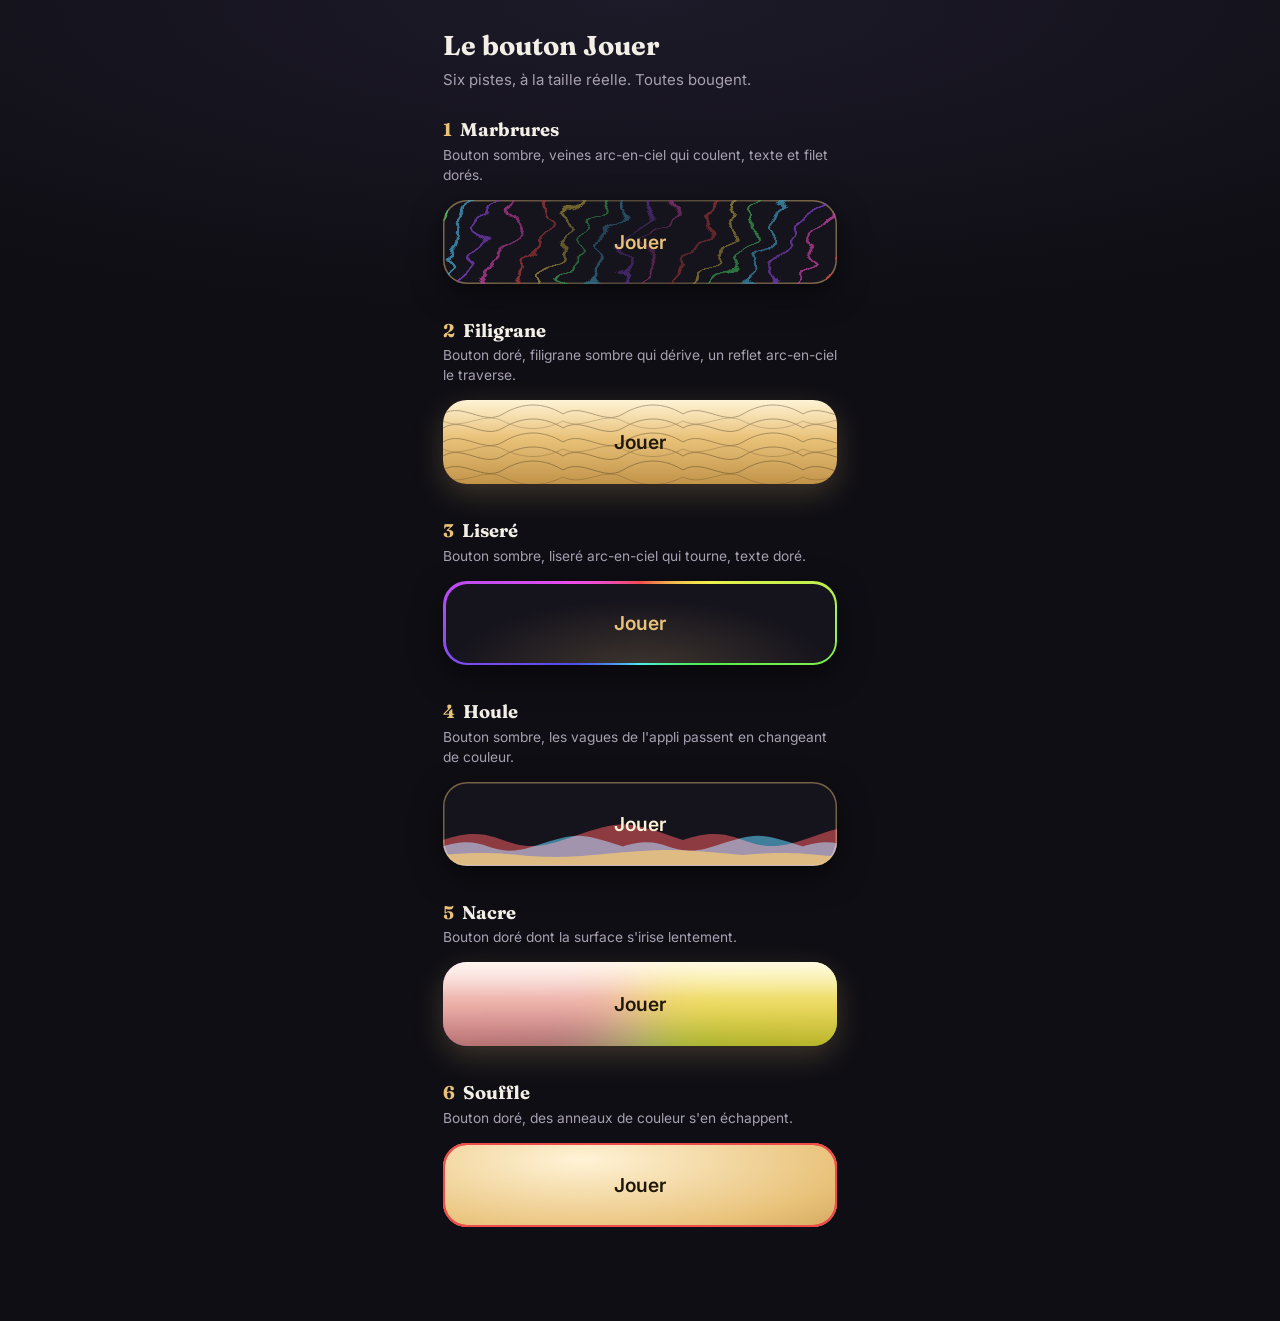
==== boutons.html @ 6a164d70 "Bouton principal au milieu de la zone du pouce, clavier jouable sur la fiche, propositions de bouton" ====
<!doctype html>
<html lang="fr">
<head>
<meta charset="utf-8">
<meta name="viewport" content="width=device-width, initial-scale=1, viewport-fit=cover">
<meta name="theme-color" content="#0f0e14">
<title>First Note : le bouton Jouer</title>
<link rel="preconnect" href="https://fonts.googleapis.com">
<link href="https://fonts.googleapis.com/css2?family=Fraunces:opsz,wght@9..144,400;9..144,600&family=Inter:wght@400;500;600&display=swap" rel="stylesheet">
<style>
:root { --encre: #0f0e14; --fond: #16141d; --trait: rgba(255, 255, 255, .12); --texte: #f3efe6; --discret: #a7a1b2; --or: #e9c27a; --or-fonce: #1f1808; --sombre: #15131c;
  --arc: #f04c4c, #f09e4c, #f0f04c, #9ef04c, #4cf04c, #4cf09e, #4cf0f0, #4c9ef0, #4c4cf0, #9e4cf0, #f04cf0, #f04c9e, #f04c4c; }
* { box-sizing: border-box; -webkit-tap-highlight-color: transparent; }
body { margin: 0; background: radial-gradient(120% 50% at 50% 0, #1d1a29, var(--encre) 70%) fixed, var(--encre); color: var(--texte); font: 15px/1.45 "Inter", system-ui, sans-serif; }
main { max-width: 430px; margin: 0 auto; padding: 26px 18px 60px; }
h1 { font-family: "Fraunces", Georgia, serif; font-size: 1.7rem; margin: 0 0 4px; }
.intro { color: var(--discret); margin: 0 0 26px; }
article { margin-bottom: 34px; }
article h2 { font-family: "Fraunces", Georgia, serif; font-size: 1.15rem; margin: 0; }
article h2 span { color: var(--or); margin-right: 8px; }
article p { color: var(--discret); font-size: .86rem; margin: 2px 0 14px; }

/* le bouton : mêmes dimensions que dans l'appli */
.b { position: relative; isolation: isolate; display: grid; place-items: center; width: 100%; height: 84px; border: 0; border-radius: 24px; padding: 0; cursor: pointer; overflow: hidden;
  font: 600 1.2rem "Inter", system-ui, sans-serif; letter-spacing: .01em; transition: transform .12s; }
.b:active { transform: scale(.97); }
.b::before, .b::after { content: ""; position: absolute; pointer-events: none; }
@keyframes tourne { to { transform: rotate(1turn); } }
@keyframes teinte { to { filter: hue-rotate(360deg); } }

/* 1. Marbrures : bouton sombre, veines arc-en-ciel qui coulent */
.b1 { background: var(--sombre); color: var(--or); box-shadow: inset 0 0 0 1.5px rgba(233, 194, 122, .6), 0 10px 30px rgba(0, 0, 0, .5); }
.b1::before { inset: -40px -200px; z-index: -1; filter: url(#marbre); opacity: .8; animation: coule 16s linear infinite;
  background: repeating-linear-gradient(112deg, transparent 0 16px, #f04c4c 17px 19px, transparent 20px 38px, #f0d44c 39px 41px, transparent 42px 60px, #4cf06e 61px 63px, transparent 64px 82px, #4cc3f0 83px 85px, transparent 86px 104px, #9a4cf0 105px 107px, transparent 108px 126px, #f04cc3 127px 129px, transparent 130px 144px); }
.b1::after { inset: 0; z-index: -1; background: radial-gradient(60% 120% at 50% 50%, rgba(21, 19, 28, .78), rgba(21, 19, 28, .1)); }
@keyframes coule { to { transform: translateX(155.3px); } }

/* 2. Filigrane : bouton doré, filigrane sombre qui dérive, reflet arc-en-ciel qui passe */
.b2 { color: var(--or-fonce); background: linear-gradient(180deg, #fff3d6, var(--or) 45%, #c2944a); box-shadow: 0 10px 30px rgba(233, 194, 122, .22); }
.b2::before { inset: 0; z-index: -1; opacity: .34; animation: derive 18s linear infinite;
  background: url("data:image/svg+xml,%3Csvg xmlns='http://www.w3.org/2000/svg' width='120' height='84' fill='none' stroke='%231f1808' stroke-width='1'%3E%3Cpath d='M0 14c20-12 40 12 60 0s40-12 60 0M0 28c20-12 40 12 60 0s40-12 60 0M0 42c20-12 40 12 60 0s40-12 60 0M0 56c20-12 40 12 60 0s40-12 60 0M0 70c20-12 40 12 60 0s40-12 60 0'/%3E%3Cpath d='M0 21c20 10 40-10 60 0s40 10 60 0M0 49c20 10 40-10 60 0s40 10 60 0M0 77c20 10 40-10 60 0s40 10 60 0' stroke-width='.6'/%3E%3C/svg%3E"); }
.b2::after { inset: 0; z-index: -1; mix-blend-mode: color; opacity: .85; background: linear-gradient(105deg, transparent 38%, #f04c4c 43%, #f0d44c 47%, #4cf06e 50%, #4cc3f0 53%, #9a4cf0 57%, transparent 62%) 120% 0 / 320% 100% no-repeat; animation: reflet 4.6s ease-in-out infinite; }
@keyframes derive { to { background-position-x: -120px; } }
@keyframes reflet { 0%, 35% { background-position-x: 120%; } 100% { background-position-x: -20%; } }

/* 3. Liseré : bouton sombre, liseré arc-en-ciel qui tourne, lueur dorée au centre */
.b3 { background: var(--sombre); color: var(--or); box-shadow: 0 10px 30px rgba(0, 0, 0, .5); }
.b3::before { left: 50%; top: 50%; width: 460px; height: 460px; margin: -230px; z-index: -2; background: conic-gradient(var(--arc)); animation: tourne 7s linear infinite; }
.b3::after { inset: 2.5px; z-index: -1; border-radius: 21.5px; background: radial-gradient(70% 130% at 50% 110%, rgba(233, 194, 122, .2), transparent 70%), var(--sombre); }

/* 4. Houle : bouton sombre, vagues qui passent en changeant de couleur */
.b4 { background: var(--sombre); color: #fff3d6; box-shadow: inset 0 0 0 1.5px rgba(233, 194, 122, .45), 0 10px 30px rgba(0, 0, 0, .5); }
.b4 i { position: absolute; left: 0; right: 0; bottom: 0; z-index: -1; background-repeat: repeat-x; animation: teinte 12s linear infinite; }
.b4 i:nth-child(1) { height: 62%; opacity: .55; mix-blend-mode: screen; background-image: url("data:image/svg+xml,%3Csvg xmlns='http://www.w3.org/2000/svg' width='240' height='60' preserveAspectRatio='none'%3E%3Cpath d='M0 30C60 6 60 54 120 30S180 6 240 30V60H0z' fill='%23f04c4c'/%3E%3C/svg%3E"); background-size: 240px 100%; animation: teinte 12s linear infinite, vague-a 9s linear infinite; }
.b4 i:nth-child(2) { height: 46%; opacity: .6; mix-blend-mode: screen; background-image: url("data:image/svg+xml,%3Csvg xmlns='http://www.w3.org/2000/svg' width='180' height='60' preserveAspectRatio='none'%3E%3Cpath d='M0 30C45 8 45 52 90 30S135 8 180 30V60H0z' fill='%234cc3f0'/%3E%3C/svg%3E"); background-size: 180px 100%; animation: teinte 12s linear infinite, vague-b 7s linear infinite; }
.b4 i:nth-child(3) { height: 24%; opacity: .85; background-image: url("data:image/svg+xml,%3Csvg xmlns='http://www.w3.org/2000/svg' width='300' height='60' preserveAspectRatio='none'%3E%3Cpath d='M0 30C75 10 75 50 150 30S225 10 300 30V60H0z' fill='%23e9c27a'/%3E%3C/svg%3E"); background-size: 300px 100%; animation: vague-c 11s linear infinite; }
@keyframes vague-a { to { background-position-x: -240px; } }
@keyframes vague-b { to { background-position-x: 180px; } }
@keyframes vague-c { to { background-position-x: -300px; } }

/* 5. Nacre : bouton doré dont la surface s'irise lentement */
.b5 { color: var(--or-fonce); background: linear-gradient(180deg, #fff3d6, var(--or) 50%, #b98a3c); box-shadow: 0 10px 30px rgba(233, 194, 122, .22); }
.b5::before { left: 50%; top: 50%; width: 520px; height: 520px; margin: -260px; z-index: -1; background: conic-gradient(var(--arc)); filter: blur(26px); mix-blend-mode: soft-light; opacity: .95; animation: tourne 9s linear infinite; }
.b5::after { inset: 0; z-index: -1; background: linear-gradient(180deg, rgba(255, 255, 255, .45), transparent 42%); }

/* 6. Souffle : bouton doré d'où partent des anneaux de couleur */
.b6 { overflow: visible; color: var(--or-fonce); background: radial-gradient(120% 160% at 35% 20%, #fff3d6, var(--or) 55%, #b98a3c); }
.b6::before, .b6::after { inset: 0; z-index: -1; border-radius: inherit; border: 2px solid #f04c4c; animation: souffle 2.8s ease-out infinite, teinte 8.4s linear infinite; }
.b6::after { animation-delay: 1.4s, 0s; }
@keyframes souffle { from { opacity: .9; transform: scale(1); } to { opacity: 0; transform: scale(1.14, 1.55); } }

@media (prefers-reduced-motion: reduce) { .b, .b::before, .b::after, .b i { animation: none !important; } }
</style>
</head>
<body>
<svg width="0" height="0" style="position:absolute" aria-hidden="true">
  <filter id="marbre" x="-10%" y="-40%" width="120%" height="180%">
    <feTurbulence type="fractalNoise" baseFrequency=".012 .03" numOctaves="3" seed="7" result="bruit"/>
    <feDisplacementMap in="SourceGraphic" in2="bruit" scale="70" xChannelSelector="R" yChannelSelector="G"/>
    <feGaussianBlur stdDeviation=".6"/>
  </filter>
</svg>
<main>
  <h1>Le bouton Jouer</h1>
  <p class="intro">Six pistes, à la taille réelle. Toutes bougent.</p>

  <article><h2><span>1</span>Marbrures</h2><p>Bouton sombre, veines arc-en-ciel qui coulent, texte et filet dorés.</p><button class="b b1">Jouer</button></article>
  <article><h2><span>2</span>Filigrane</h2><p>Bouton doré, filigrane sombre qui dérive, un reflet arc-en-ciel le traverse.</p><button class="b b2">Jouer</button></article>
  <article><h2><span>3</span>Liseré</h2><p>Bouton sombre, liseré arc-en-ciel qui tourne, texte doré.</p><button class="b b3">Jouer</button></article>
  <article><h2><span>4</span>Houle</h2><p>Bouton sombre, les vagues de l'appli passent en changeant de couleur.</p><button class="b b4"><i></i><i></i><i></i>Jouer</button></article>
  <article><h2><span>5</span>Nacre</h2><p>Bouton doré dont la surface s'irise lentement.</p><button class="b b5">Jouer</button></article>
  <article><h2><span>6</span>Souffle</h2><p>Bouton doré, des anneaux de couleur s'en échappent.</p><button class="b b6">Jouer</button></article>
</main>
</body>
</html>
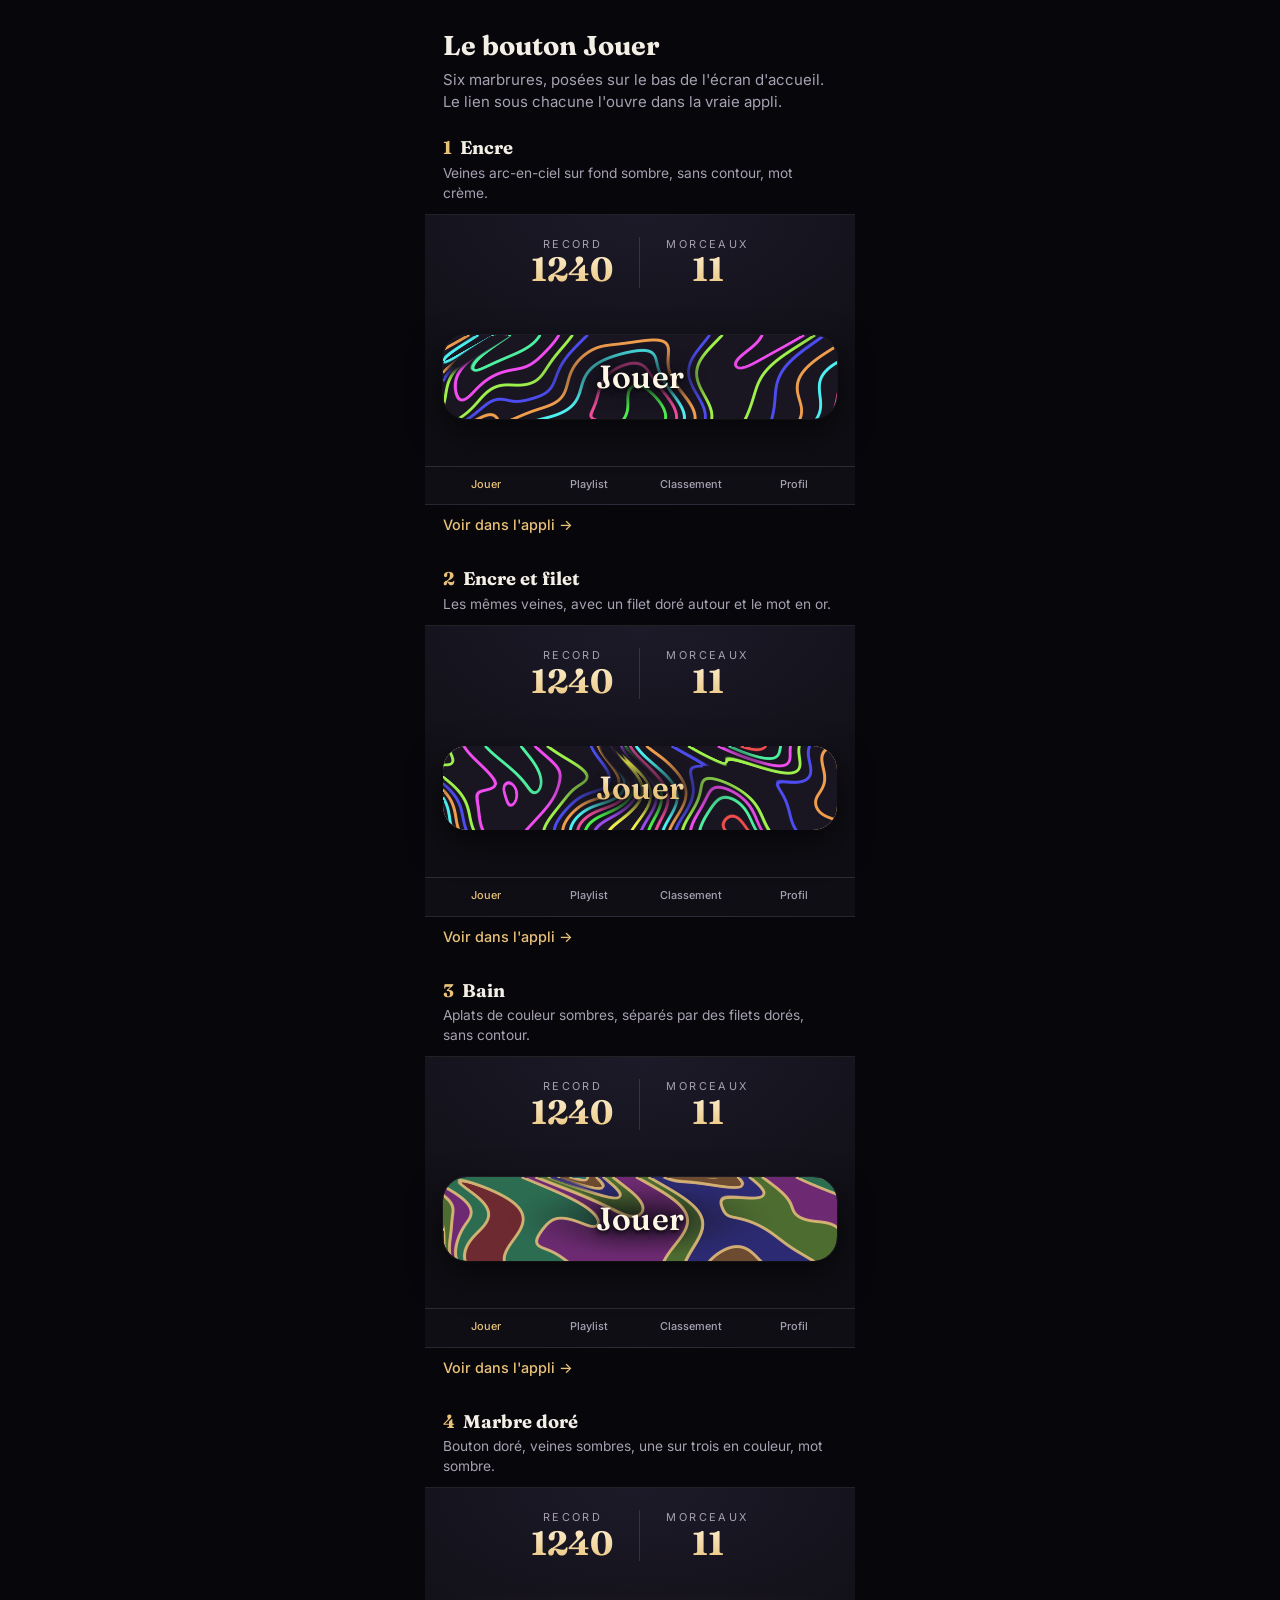
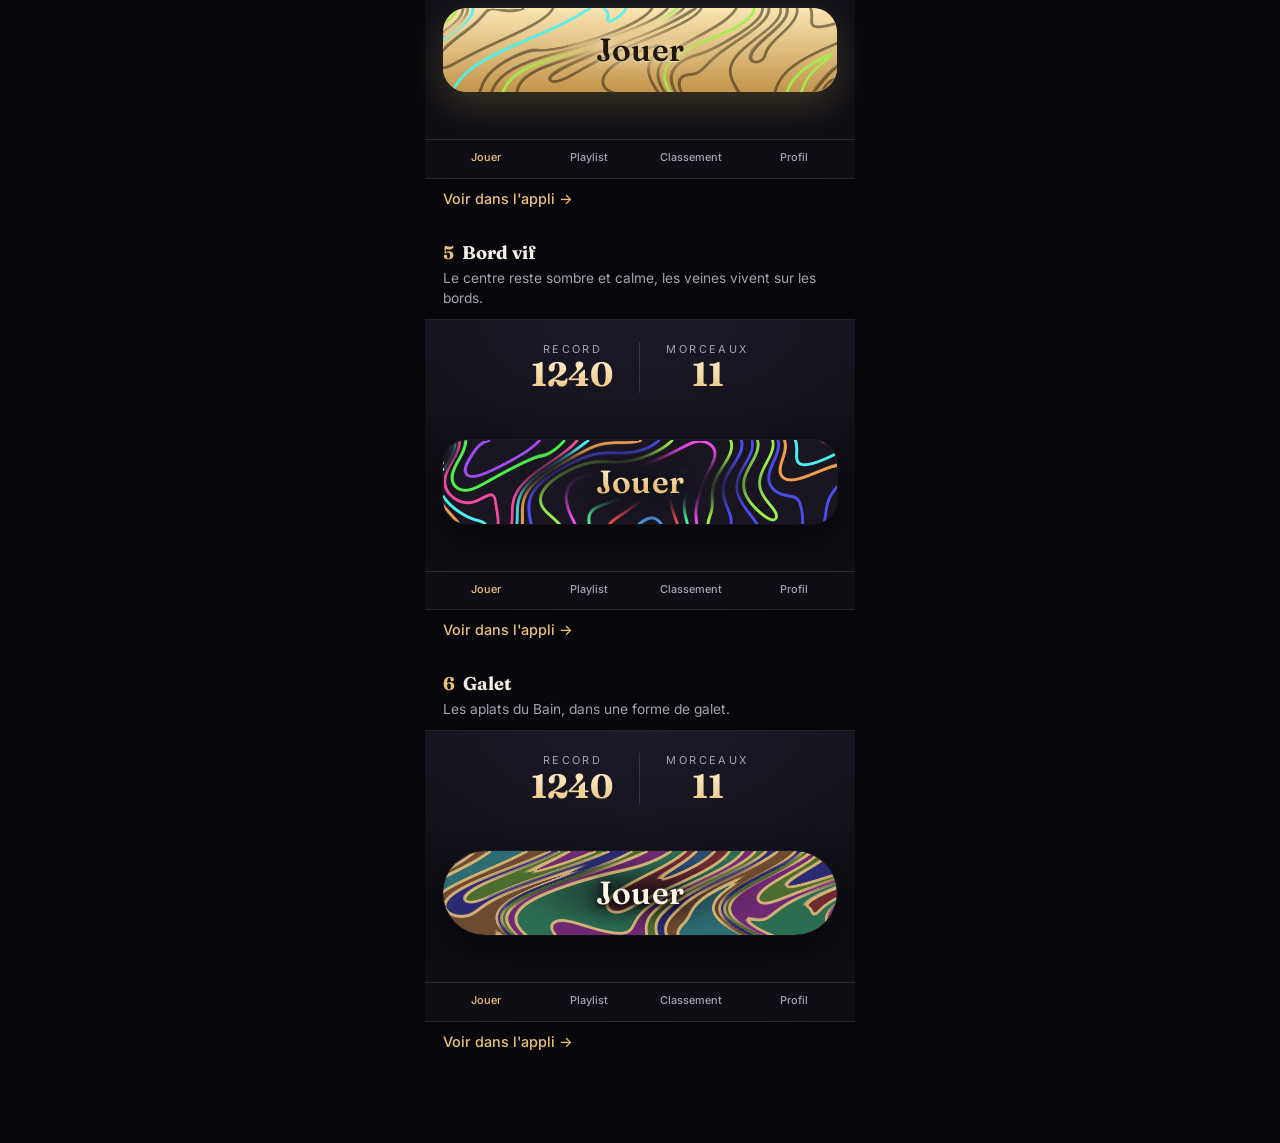
==== commit cabb6dc4: "Bouton Jouer : six marbrures animées à essayer dans l'appli, page de charte (polices et couleurs) Co" ====
--- a/boutons.html
+++ b/boutons.html
@@ -8,88 +8,56 @@
 <link rel="preconnect" href="https://fonts.googleapis.com">
 <link href="https://fonts.googleapis.com/css2?family=Fraunces:opsz,wght@9..144,400;9..144,600&family=Inter:wght@400;500;600&display=swap" rel="stylesheet">
 <style>
-:root { --encre: #0f0e14; --fond: #16141d; --trait: rgba(255, 255, 255, .12); --texte: #f3efe6; --discret: #a7a1b2; --or: #e9c27a; --or-fonce: #1f1808; --sombre: #15131c;
-  --arc: #f04c4c, #f09e4c, #f0f04c, #9ef04c, #4cf04c, #4cf09e, #4cf0f0, #4c9ef0, #4c4cf0, #9e4cf0, #f04cf0, #f04c9e, #f04c4c; }
+:root { --encre: #0f0e14; --texte: #f3efe6; --discret: #a7a1b2; --or: #e9c27a; }
 * { box-sizing: border-box; -webkit-tap-highlight-color: transparent; }
-body { margin: 0; background: radial-gradient(120% 50% at 50% 0, #1d1a29, var(--encre) 70%) fixed, var(--encre); color: var(--texte); font: 15px/1.45 "Inter", system-ui, sans-serif; }
-main { max-width: 430px; margin: 0 auto; padding: 26px 18px 60px; }
-h1 { font-family: "Fraunces", Georgia, serif; font-size: 1.7rem; margin: 0 0 4px; }
-.intro { color: var(--discret); margin: 0 0 26px; }
-article { margin-bottom: 34px; }
-article h2 { font-family: "Fraunces", Georgia, serif; font-size: 1.15rem; margin: 0; }
+body { margin: 0; background: #07060a; color: var(--texte); font: 15px/1.45 "Inter", system-ui, sans-serif; }
+main { max-width: 430px; margin: 0 auto; padding: 26px 0 60px; }
+h1 { font-family: "Fraunces", Georgia, serif; font-size: 1.7rem; margin: 0 18px 4px; }
+.intro { color: var(--discret); margin: 0 18px 22px; }
+article { margin-bottom: 30px; }
+article h2 { font-family: "Fraunces", Georgia, serif; font-size: 1.15rem; margin: 0 18px; }
 article h2 span { color: var(--or); margin-right: 8px; }
-article p { color: var(--discret); font-size: .86rem; margin: 2px 0 14px; }
-
-/* le bouton : mêmes dimensions que dans l'appli */
-.b { position: relative; isolation: isolate; display: grid; place-items: center; width: 100%; height: 84px; border: 0; border-radius: 24px; padding: 0; cursor: pointer; overflow: hidden;
-  font: 600 1.2rem "Inter", system-ui, sans-serif; letter-spacing: .01em; transition: transform .12s; }
+article p { color: var(--discret); font-size: .86rem; margin: 2px 18px 10px; }
+article a { display: block; margin: 10px 18px 0; color: var(--or); font-size: .9rem; font-weight: 500; text-decoration: none; }
+/* le bas de l'écran d'accueil, reproduit : repères, bouton, menu */
+.bas { position: relative; background: radial-gradient(120% 90% at 50% 0, #1d1a29, var(--encre) 75%); border-top: 1px solid rgba(255, 255, 255, .08); border-bottom: 1px solid rgba(255, 255, 255, .08); padding: 22px 18px 0; }
+.reperes { display: flex; justify-content: center; gap: 26px; margin-bottom: 47px; text-align: center; }
+.reperes small { display: block; font-size: .68rem; letter-spacing: .22em; text-transform: uppercase; color: var(--discret); }
+.reperes b { font-family: "Fraunces", Georgia, serif; font-size: 2.1rem; line-height: 1.05; background: linear-gradient(180deg, #fff3d6, var(--or)); -webkit-background-clip: text; background-clip: text; color: transparent; }
+.reperes i { width: 1px; background: rgba(255, 255, 255, .12); }
+.b { display: grid; place-items: center; width: 100%; height: 84px; border: 0; border-radius: 24px; padding: 0; cursor: pointer; transition: transform .12s; font: inherit; }
 .b:active { transform: scale(.97); }
-.b::before, .b::after { content: ""; position: absolute; pointer-events: none; }
-@keyframes tourne { to { transform: rotate(1turn); } }
-@keyframes teinte { to { filter: hue-rotate(360deg); } }
-
-/* 1. Marbrures : bouton sombre, veines arc-en-ciel qui coulent */
-.b1 { background: var(--sombre); color: var(--or); box-shadow: inset 0 0 0 1.5px rgba(233, 194, 122, .6), 0 10px 30px rgba(0, 0, 0, .5); }
-.b1::before { inset: -40px -200px; z-index: -1; filter: url(#marbre); opacity: .8; animation: coule 16s linear infinite;
-  background: repeating-linear-gradient(112deg, transparent 0 16px, #f04c4c 17px 19px, transparent 20px 38px, #f0d44c 39px 41px, transparent 42px 60px, #4cf06e 61px 63px, transparent 64px 82px, #4cc3f0 83px 85px, transparent 86px 104px, #9a4cf0 105px 107px, transparent 108px 126px, #f04cc3 127px 129px, transparent 130px 144px); }
-.b1::after { inset: 0; z-index: -1; background: radial-gradient(60% 120% at 50% 50%, rgba(21, 19, 28, .78), rgba(21, 19, 28, .1)); }
-@keyframes coule { to { transform: translateX(155.3px); } }
-
-/* 2. Filigrane : bouton doré, filigrane sombre qui dérive, reflet arc-en-ciel qui passe */
-.b2 { color: var(--or-fonce); background: linear-gradient(180deg, #fff3d6, var(--or) 45%, #c2944a); box-shadow: 0 10px 30px rgba(233, 194, 122, .22); }
-.b2::before { inset: 0; z-index: -1; opacity: .34; animation: derive 18s linear infinite;
-  background: url("data:image/svg+xml,%3Csvg xmlns='http://www.w3.org/2000/svg' width='120' height='84' fill='none' stroke='%231f1808' stroke-width='1'%3E%3Cpath d='M0 14c20-12 40 12 60 0s40-12 60 0M0 28c20-12 40 12 60 0s40-12 60 0M0 42c20-12 40 12 60 0s40-12 60 0M0 56c20-12 40 12 60 0s40-12 60 0M0 70c20-12 40 12 60 0s40-12 60 0'/%3E%3Cpath d='M0 21c20 10 40-10 60 0s40 10 60 0M0 49c20 10 40-10 60 0s40 10 60 0M0 77c20 10 40-10 60 0s40 10 60 0' stroke-width='.6'/%3E%3C/svg%3E"); }
-.b2::after { inset: 0; z-index: -1; mix-blend-mode: color; opacity: .85; background: linear-gradient(105deg, transparent 38%, #f04c4c 43%, #f0d44c 47%, #4cf06e 50%, #4cc3f0 53%, #9a4cf0 57%, transparent 62%) 120% 0 / 320% 100% no-repeat; animation: reflet 4.6s ease-in-out infinite; }
-@keyframes derive { to { background-position-x: -120px; } }
-@keyframes reflet { 0%, 35% { background-position-x: 120%; } 100% { background-position-x: -20%; } }
-
-/* 3. Liseré : bouton sombre, liseré arc-en-ciel qui tourne, lueur dorée au centre */
-.b3 { background: var(--sombre); color: var(--or); box-shadow: 0 10px 30px rgba(0, 0, 0, .5); }
-.b3::before { left: 50%; top: 50%; width: 460px; height: 460px; margin: -230px; z-index: -2; background: conic-gradient(var(--arc)); animation: tourne 7s linear infinite; }
-.b3::after { inset: 2.5px; z-index: -1; border-radius: 21.5px; background: radial-gradient(70% 130% at 50% 110%, rgba(233, 194, 122, .2), transparent 70%), var(--sombre); }
-
-/* 4. Houle : bouton sombre, vagues qui passent en changeant de couleur */
-.b4 { background: var(--sombre); color: #fff3d6; box-shadow: inset 0 0 0 1.5px rgba(233, 194, 122, .45), 0 10px 30px rgba(0, 0, 0, .5); }
-.b4 i { position: absolute; left: 0; right: 0; bottom: 0; z-index: -1; background-repeat: repeat-x; animation: teinte 12s linear infinite; }
-.b4 i:nth-child(1) { height: 62%; opacity: .55; mix-blend-mode: screen; background-image: url("data:image/svg+xml,%3Csvg xmlns='http://www.w3.org/2000/svg' width='240' height='60' preserveAspectRatio='none'%3E%3Cpath d='M0 30C60 6 60 54 120 30S180 6 240 30V60H0z' fill='%23f04c4c'/%3E%3C/svg%3E"); background-size: 240px 100%; animation: teinte 12s linear infinite, vague-a 9s linear infinite; }
-.b4 i:nth-child(2) { height: 46%; opacity: .6; mix-blend-mode: screen; background-image: url("data:image/svg+xml,%3Csvg xmlns='http://www.w3.org/2000/svg' width='180' height='60' preserveAspectRatio='none'%3E%3Cpath d='M0 30C45 8 45 52 90 30S135 8 180 30V60H0z' fill='%234cc3f0'/%3E%3C/svg%3E"); background-size: 180px 100%; animation: teinte 12s linear infinite, vague-b 7s linear infinite; }
-.b4 i:nth-child(3) { height: 24%; opacity: .85; background-image: url("data:image/svg+xml,%3Csvg xmlns='http://www.w3.org/2000/svg' width='300' height='60' preserveAspectRatio='none'%3E%3Cpath d='M0 30C75 10 75 50 150 30S225 10 300 30V60H0z' fill='%23e9c27a'/%3E%3C/svg%3E"); background-size: 300px 100%; animation: vague-c 11s linear infinite; }
-@keyframes vague-a { to { background-position-x: -240px; } }
-@keyframes vague-b { to { background-position-x: 180px; } }
-@keyframes vague-c { to { background-position-x: -300px; } }
-
-/* 5. Nacre : bouton doré dont la surface s'irise lentement */
-.b5 { color: var(--or-fonce); background: linear-gradient(180deg, #fff3d6, var(--or) 50%, #b98a3c); box-shadow: 0 10px 30px rgba(233, 194, 122, .22); }
-.b5::before { left: 50%; top: 50%; width: 520px; height: 520px; margin: -260px; z-index: -1; background: conic-gradient(var(--arc)); filter: blur(26px); mix-blend-mode: soft-light; opacity: .95; animation: tourne 9s linear infinite; }
-.b5::after { inset: 0; z-index: -1; background: linear-gradient(180deg, rgba(255, 255, 255, .45), transparent 42%); }
-
-/* 6. Souffle : bouton doré d'où partent des anneaux de couleur */
-.b6 { overflow: visible; color: var(--or-fonce); background: radial-gradient(120% 160% at 35% 20%, #fff3d6, var(--or) 55%, #b98a3c); }
-.b6::before, .b6::after { inset: 0; z-index: -1; border-radius: inherit; border: 2px solid #f04c4c; animation: souffle 2.8s ease-out infinite, teinte 8.4s linear infinite; }
-.b6::after { animation-delay: 1.4s, 0s; }
-@keyframes souffle { from { opacity: .9; transform: scale(1); } to { opacity: 0; transform: scale(1.14, 1.55); } }
-
-@media (prefers-reduced-motion: reduce) { .b, .b::before, .b::after, .b i { animation: none !important; } }
+.menu { display: grid; grid-template-columns: repeat(4, 1fr); margin: 47px -18px 0; padding: 10px 10px 12px; border-top: 1px solid rgba(255, 255, 255, .12); color: var(--discret); font-size: .68rem; font-weight: 500; text-align: center; }
+.menu span:first-child { color: var(--or); }
 </style>
 </head>
 <body>
-<svg width="0" height="0" style="position:absolute" aria-hidden="true">
-  <filter id="marbre" x="-10%" y="-40%" width="120%" height="180%">
-    <feTurbulence type="fractalNoise" baseFrequency=".012 .03" numOctaves="3" seed="7" result="bruit"/>
-    <feDisplacementMap in="SourceGraphic" in2="bruit" scale="70" xChannelSelector="R" yChannelSelector="G"/>
-    <feGaussianBlur stdDeviation=".6"/>
-  </filter>
-</svg>
 <main>
   <h1>Le bouton Jouer</h1>
-  <p class="intro">Six pistes, à la taille réelle. Toutes bougent.</p>
-
-  <article><h2><span>1</span>Marbrures</h2><p>Bouton sombre, veines arc-en-ciel qui coulent, texte et filet dorés.</p><button class="b b1">Jouer</button></article>
-  <article><h2><span>2</span>Filigrane</h2><p>Bouton doré, filigrane sombre qui dérive, un reflet arc-en-ciel le traverse.</p><button class="b b2">Jouer</button></article>
-  <article><h2><span>3</span>Liseré</h2><p>Bouton sombre, liseré arc-en-ciel qui tourne, texte doré.</p><button class="b b3">Jouer</button></article>
-  <article><h2><span>4</span>Houle</h2><p>Bouton sombre, les vagues de l'appli passent en changeant de couleur.</p><button class="b b4"><i></i><i></i><i></i>Jouer</button></article>
-  <article><h2><span>5</span>Nacre</h2><p>Bouton doré dont la surface s'irise lentement.</p><button class="b b5">Jouer</button></article>
-  <article><h2><span>6</span>Souffle</h2><p>Bouton doré, des anneaux de couleur s'en échappent.</p><button class="b b6">Jouer</button></article>
+  <p class="intro">Six marbrures, posées sur le bas de l'écran d'accueil. Le lien sous chacune l'ouvre dans la vraie appli.</p>
+  <div id="pistes"></div>
 </main>
+<script src="marbre.js?v=55"></script>
+<script>
+const TEXTES = [
+  "Veines arc-en-ciel sur fond sombre, sans contour, mot crème.",
+  "Les mêmes veines, avec un filet doré autour et le mot en or.",
+  "Aplats de couleur sombres, séparés par des filets dorés, sans contour.",
+  "Bouton doré, veines sombres, une sur trois en couleur, mot sombre.",
+  "Le centre reste sombre et calme, les veines vivent sur les bords.",
+  "Les aplats du Bain, dans une forme de galet.",
+];
+const zone = document.getElementById("pistes");
+MARBRES.forEach((v, i) => {
+  const a = document.createElement("article");
+  a.innerHTML = `<h2><span>${i + 1}</span>${v.nom}</h2><p>${TEXTES[i]}</p>
+    <div class="bas"><div class="reperes"><div><small>record</small><b>1240</b></div><i></i><div><small>morceaux</small><b>11</b></div></div>
+    <button class="b">Jouer</button>
+    <div class="menu"><span>Jouer</span><span>Playlist</span><span>Classement</span><span>Profil</span></div></div>
+    <a href="./?bouton=${i + 1}">Voir dans l'appli →</a>`;
+  zone.appendChild(a);
+  marbrer(a.querySelector(".b"), i + 1);
+});
+</script>
 </body>
 </html>
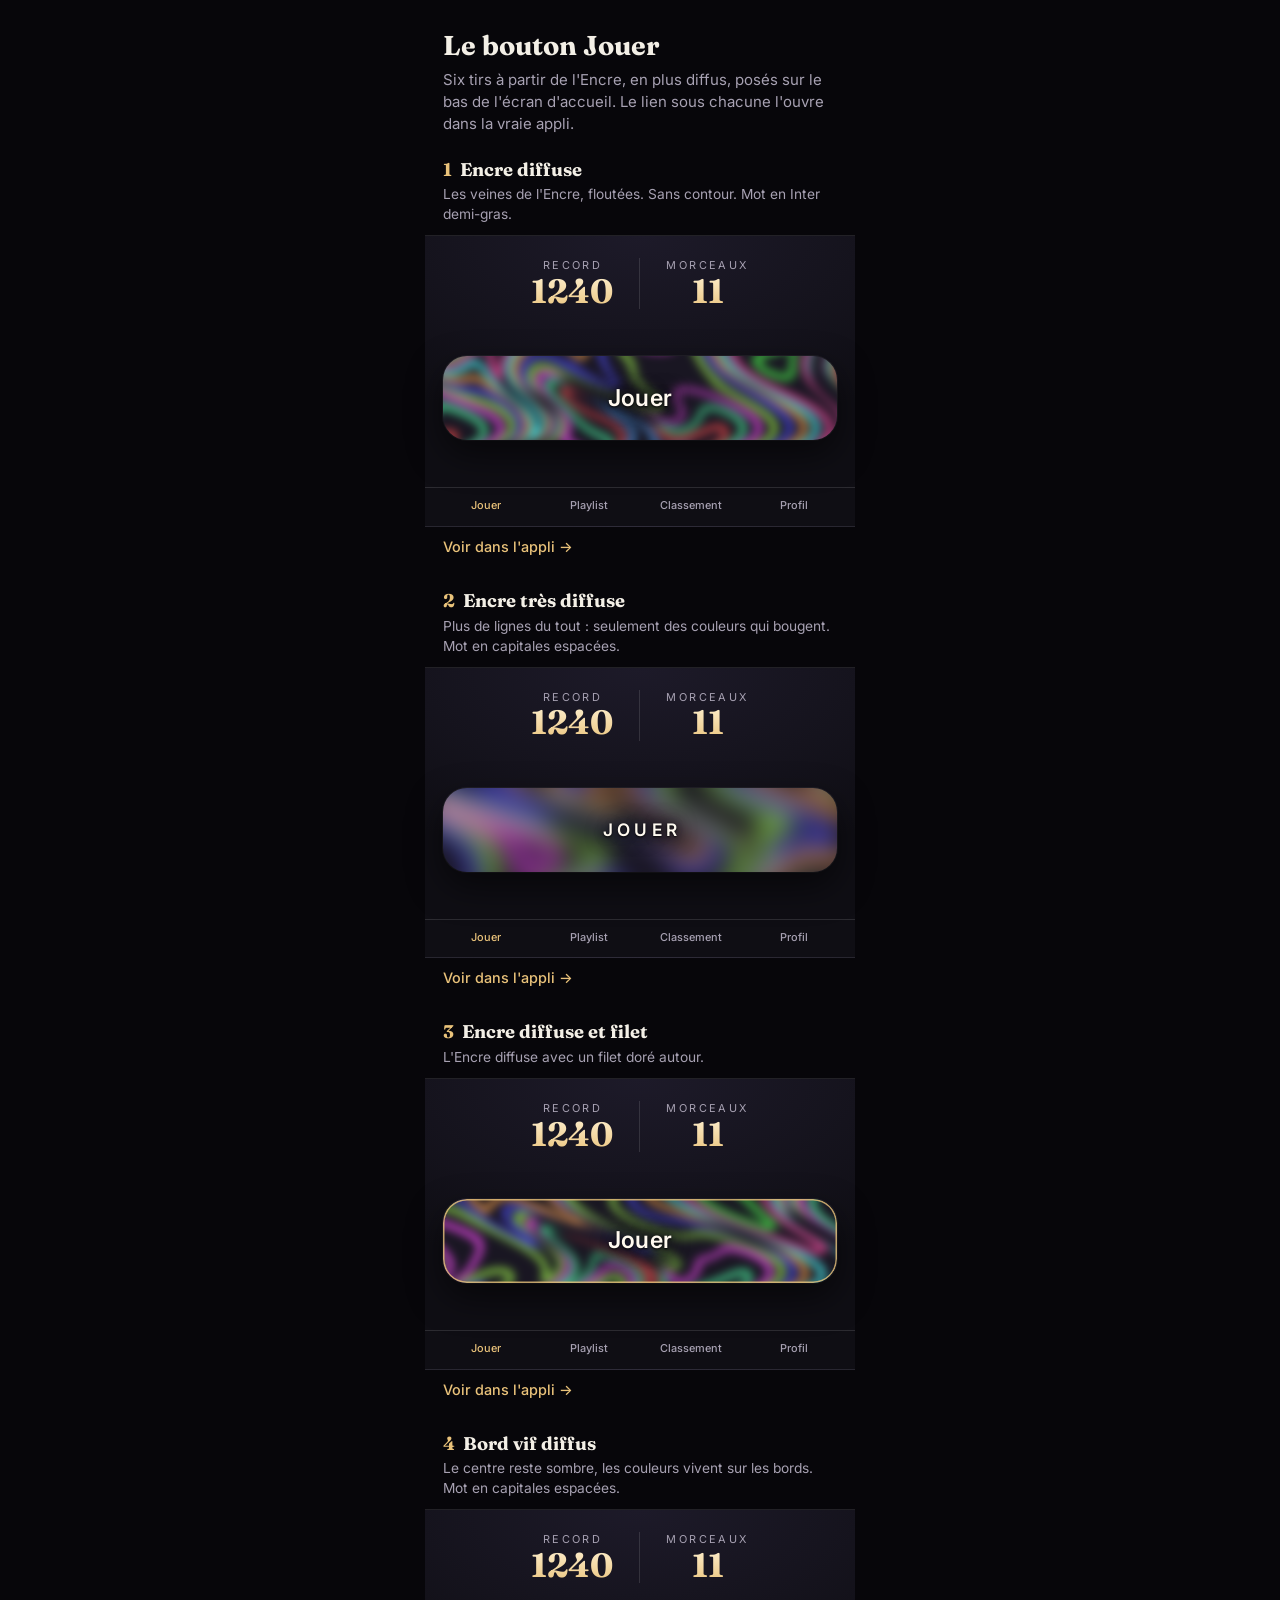
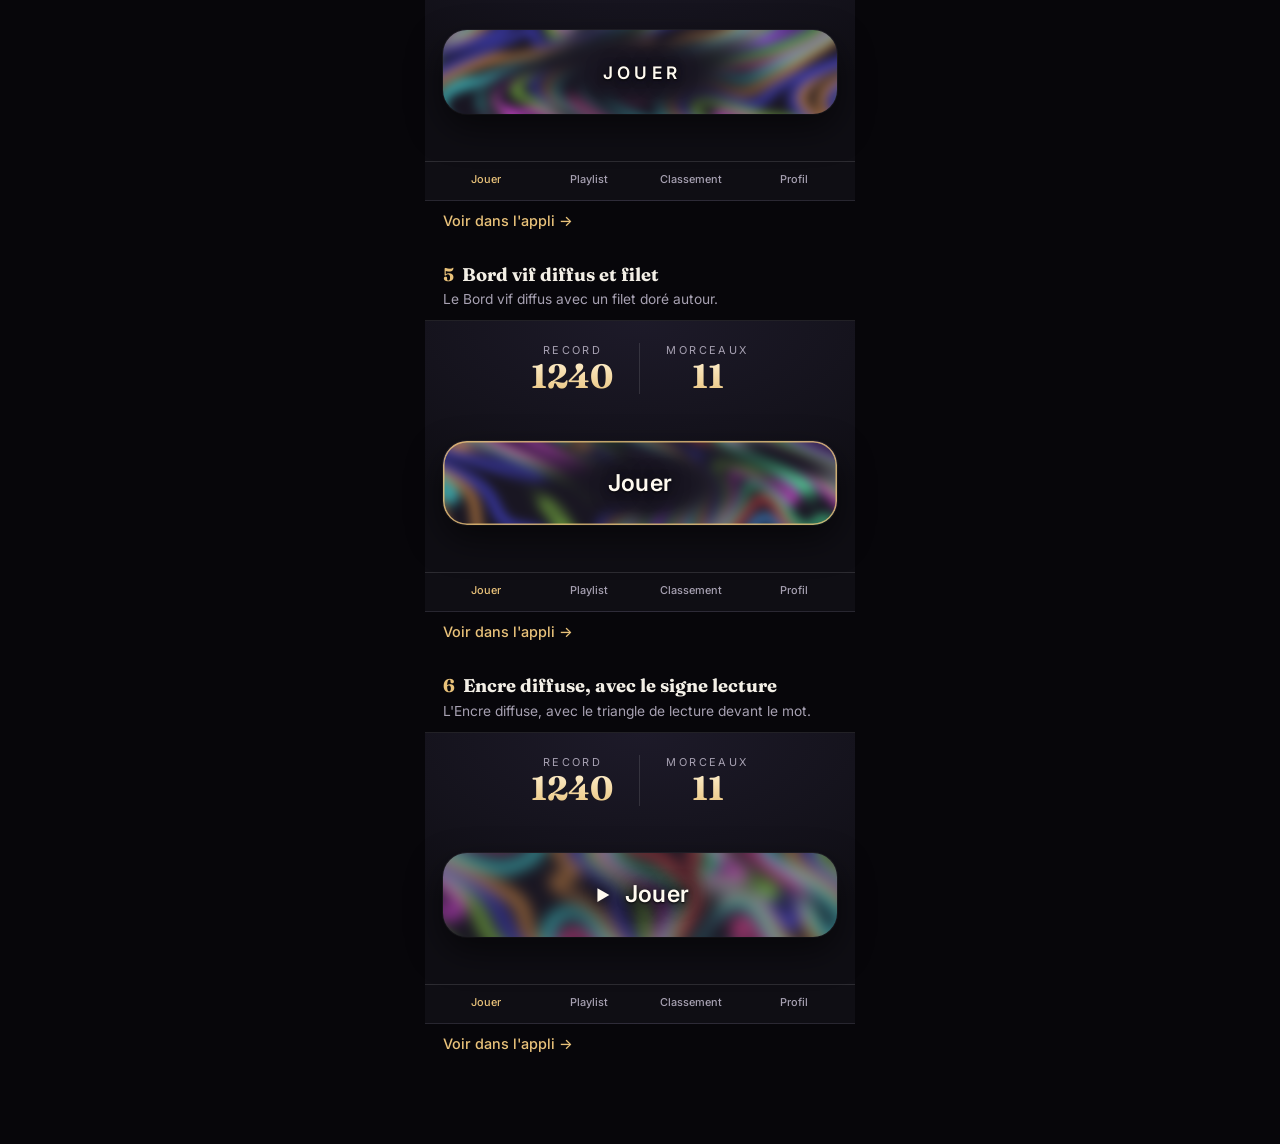
==== commit 318de945: "Bouton Jouer : deuxième série, encre diffuse et police d'action Co-Authored-By: Claude Fable 5.2 <no" ====
--- a/boutons.html
+++ b/boutons.html
@@ -34,18 +34,18 @@
 <body>
 <main>
   <h1>Le bouton Jouer</h1>
-  <p class="intro">Six marbrures, posées sur le bas de l'écran d'accueil. Le lien sous chacune l'ouvre dans la vraie appli.</p>
+  <p class="intro">Six tirs à partir de l'Encre, en plus diffus, posés sur le bas de l'écran d'accueil. Le lien sous chacune l'ouvre dans la vraie appli.</p>
   <div id="pistes"></div>
 </main>
-<script src="marbre.js?v=55"></script>
+<script src="marbre.js?v=57"></script>
 <script>
 const TEXTES = [
-  "Veines arc-en-ciel sur fond sombre, sans contour, mot crème.",
-  "Les mêmes veines, avec un filet doré autour et le mot en or.",
-  "Aplats de couleur sombres, séparés par des filets dorés, sans contour.",
-  "Bouton doré, veines sombres, une sur trois en couleur, mot sombre.",
-  "Le centre reste sombre et calme, les veines vivent sur les bords.",
-  "Les aplats du Bain, dans une forme de galet.",
+  "Les veines de l'Encre, floutées. Sans contour. Mot en Inter demi-gras.",
+  "Plus de lignes du tout : seulement des couleurs qui bougent. Mot en capitales espacées.",
+  "L'Encre diffuse avec un filet doré autour.",
+  "Le centre reste sombre, les couleurs vivent sur les bords. Mot en capitales espacées.",
+  "Le Bord vif diffus avec un filet doré autour.",
+  "L'Encre diffuse, avec le triangle de lecture devant le mot.",
 ];
 const zone = document.getElementById("pistes");
 MARBRES.forEach((v, i) => {
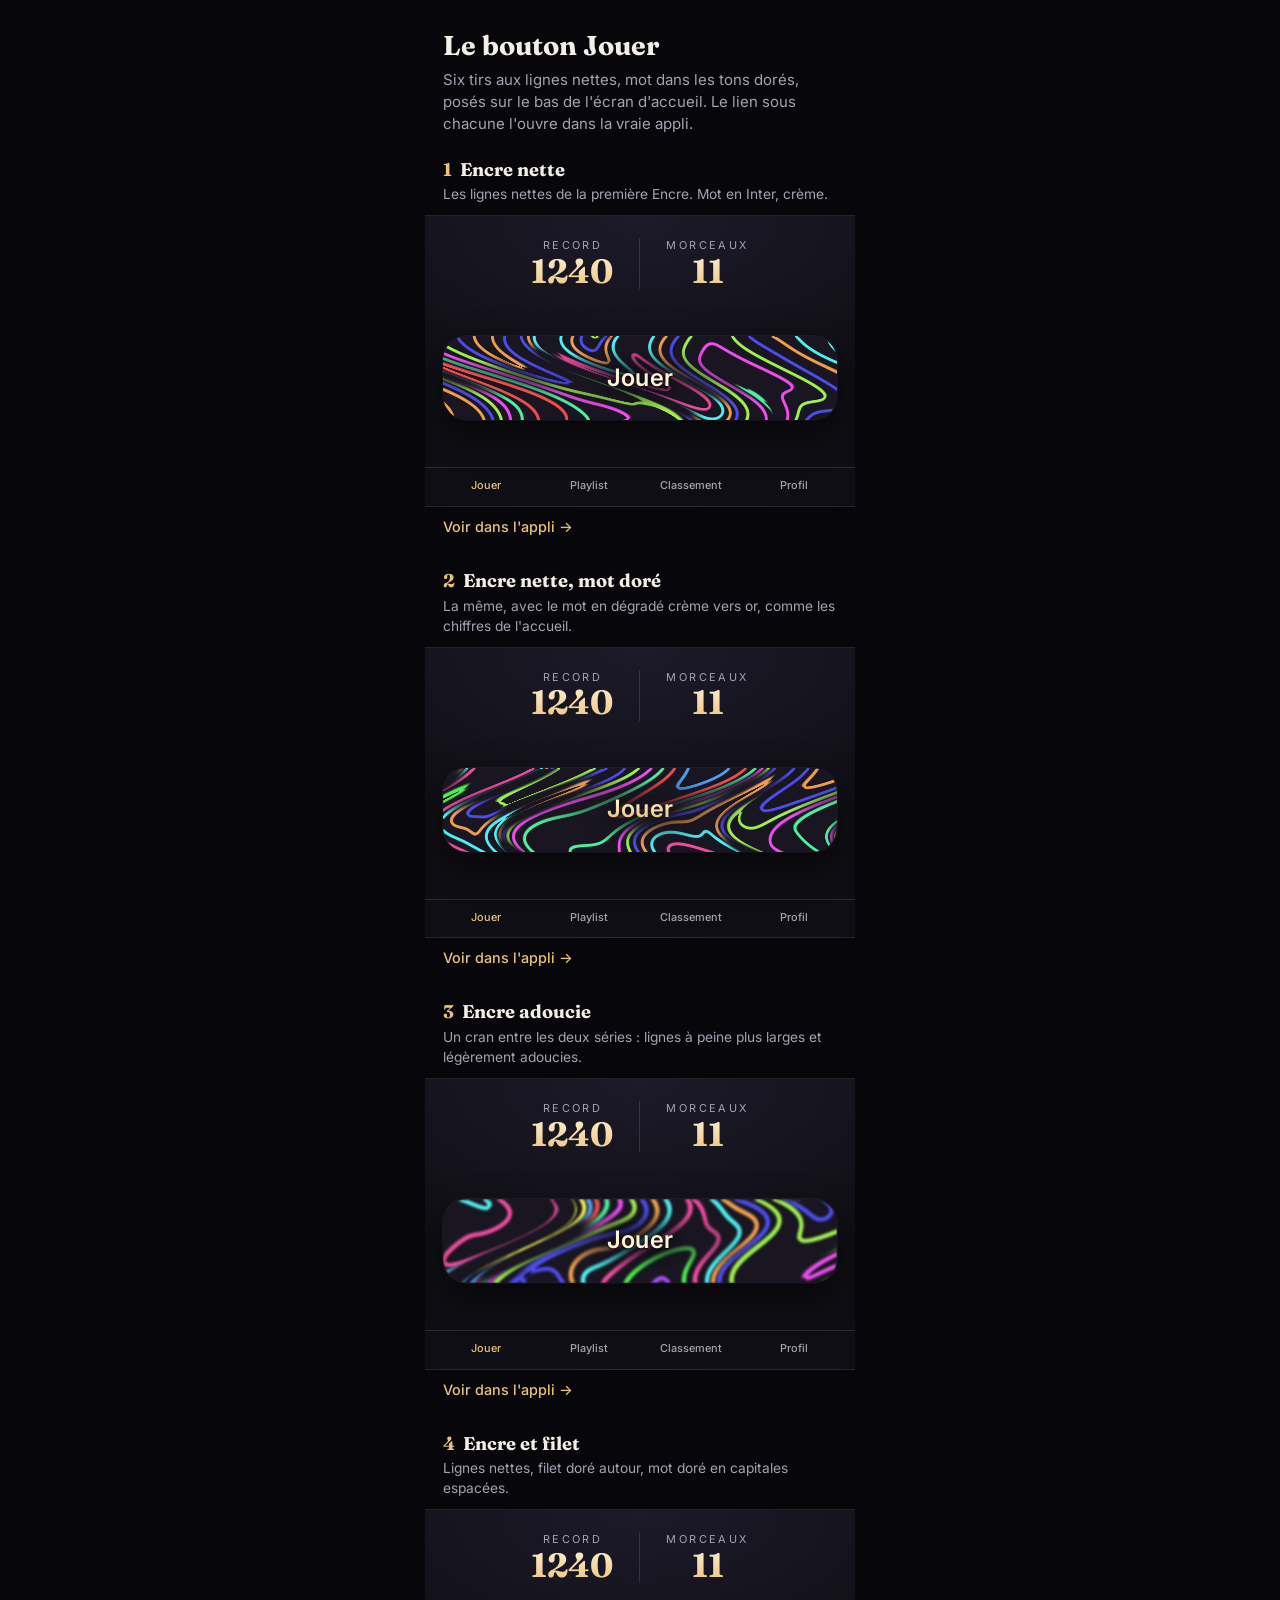
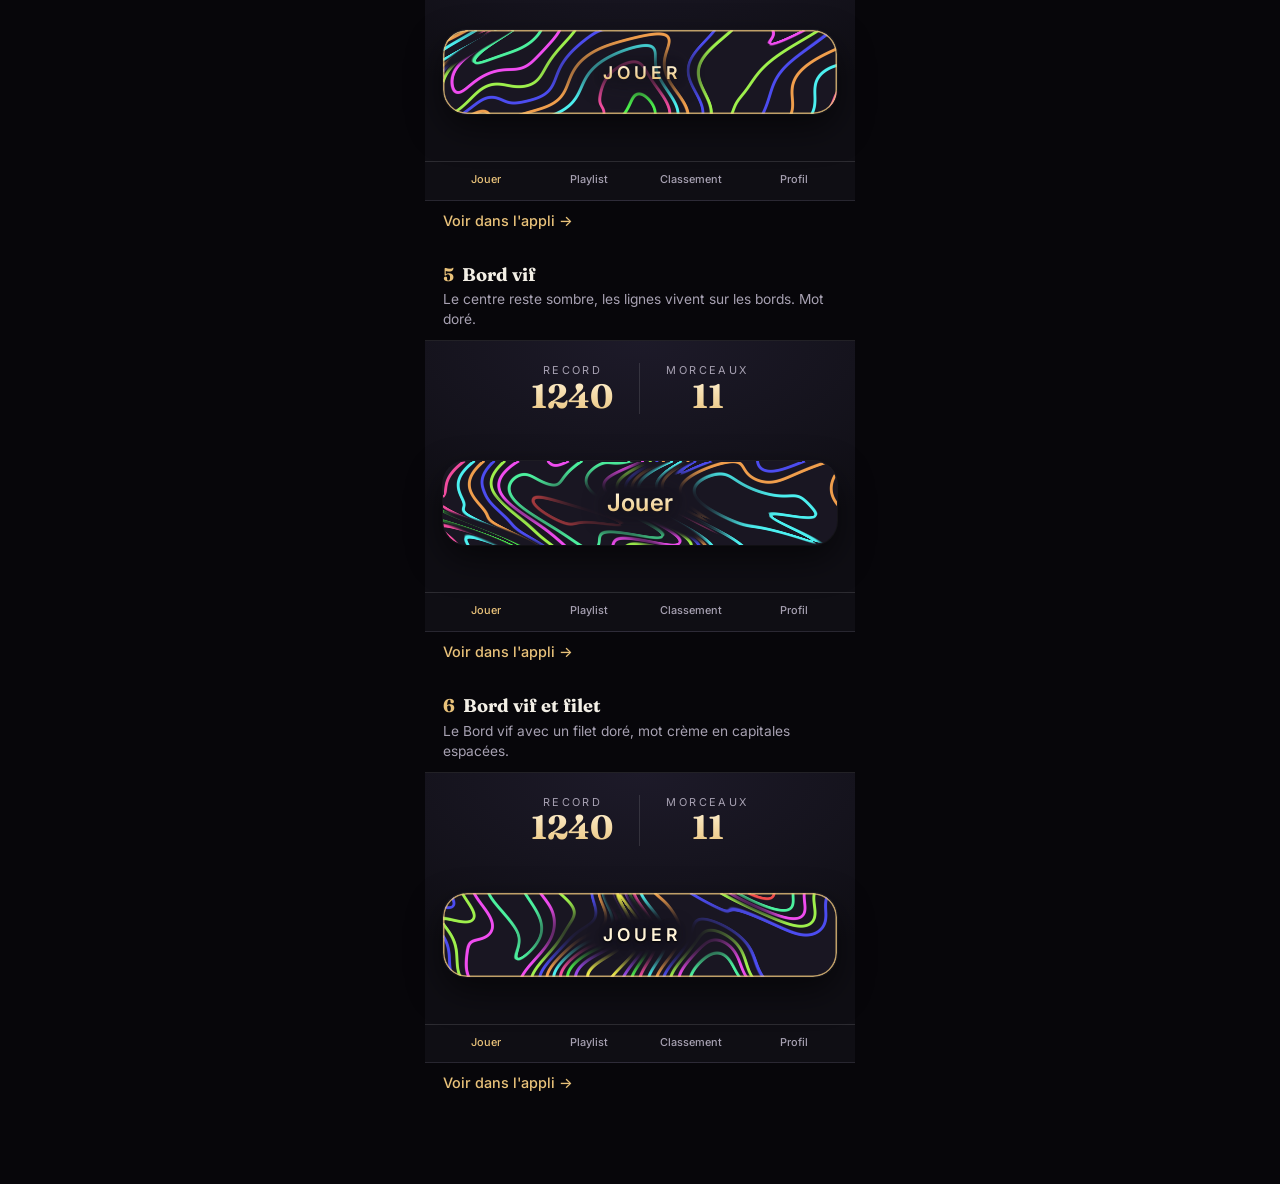
==== commit 53ee4964: "Bouton Jouer : troisième série, lignes nettes et mot dans les tons dorés Co-Authored-By: Claude Fabl" ====
--- a/boutons.html
+++ b/boutons.html
@@ -34,18 +34,18 @@
 <body>
 <main>
   <h1>Le bouton Jouer</h1>
-  <p class="intro">Six tirs à partir de l'Encre, en plus diffus, posés sur le bas de l'écran d'accueil. Le lien sous chacune l'ouvre dans la vraie appli.</p>
+  <p class="intro">Six tirs aux lignes nettes, mot dans les tons dorés, posés sur le bas de l'écran d'accueil. Le lien sous chacune l'ouvre dans la vraie appli.</p>
   <div id="pistes"></div>
 </main>
-<script src="marbre.js?v=57"></script>
+<script src="marbre.js?v=58"></script>
 <script>
 const TEXTES = [
-  "Les veines de l'Encre, floutées. Sans contour. Mot en Inter demi-gras.",
-  "Plus de lignes du tout : seulement des couleurs qui bougent. Mot en capitales espacées.",
-  "L'Encre diffuse avec un filet doré autour.",
-  "Le centre reste sombre, les couleurs vivent sur les bords. Mot en capitales espacées.",
-  "Le Bord vif diffus avec un filet doré autour.",
-  "L'Encre diffuse, avec le triangle de lecture devant le mot.",
+  "Les lignes nettes de la première Encre. Mot en Inter, crème.",
+  "La même, avec le mot en dégradé crème vers or, comme les chiffres de l'accueil.",
+  "Un cran entre les deux séries : lignes à peine plus larges et légèrement adoucies.",
+  "Lignes nettes, filet doré autour, mot doré en capitales espacées.",
+  "Le centre reste sombre, les lignes vivent sur les bords. Mot doré.",
+  "Le Bord vif avec un filet doré, mot crème en capitales espacées.",
 ];
 const zone = document.getElementById("pistes");
 MARBRES.forEach((v, i) => {
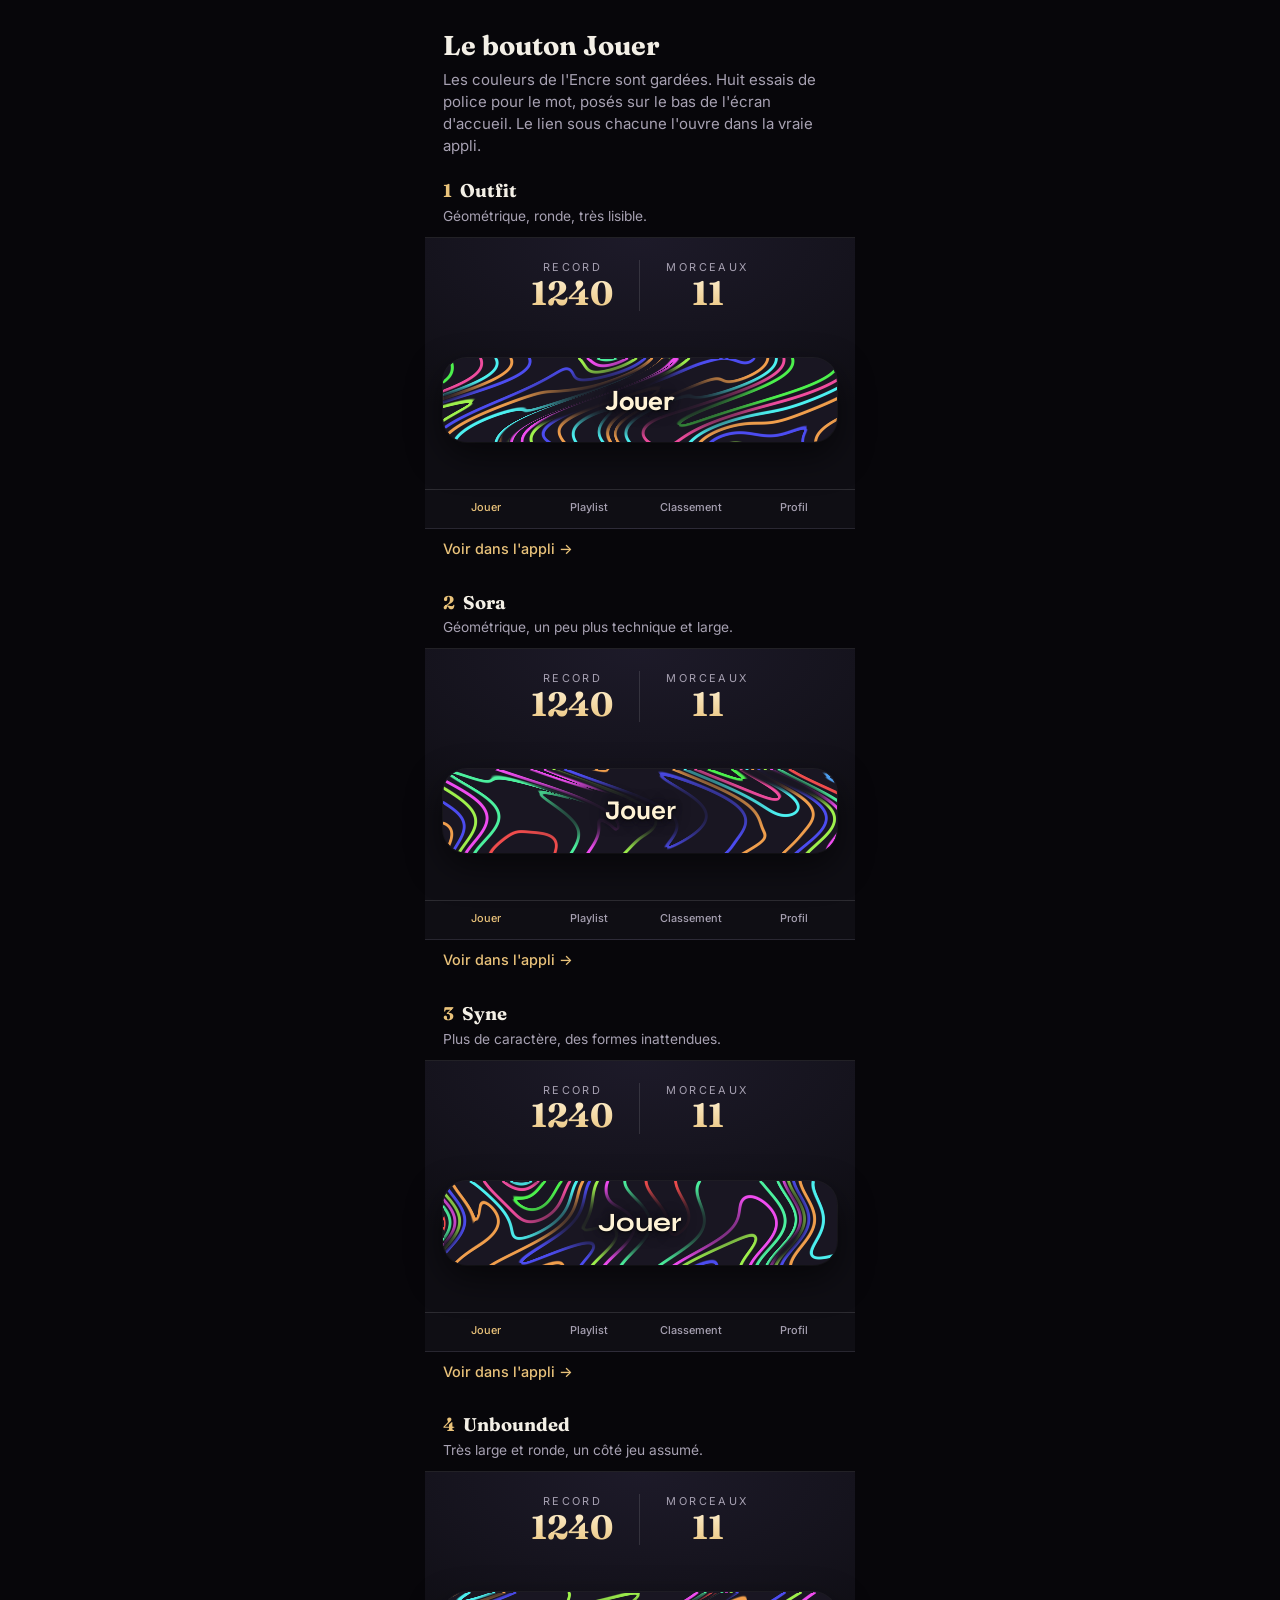
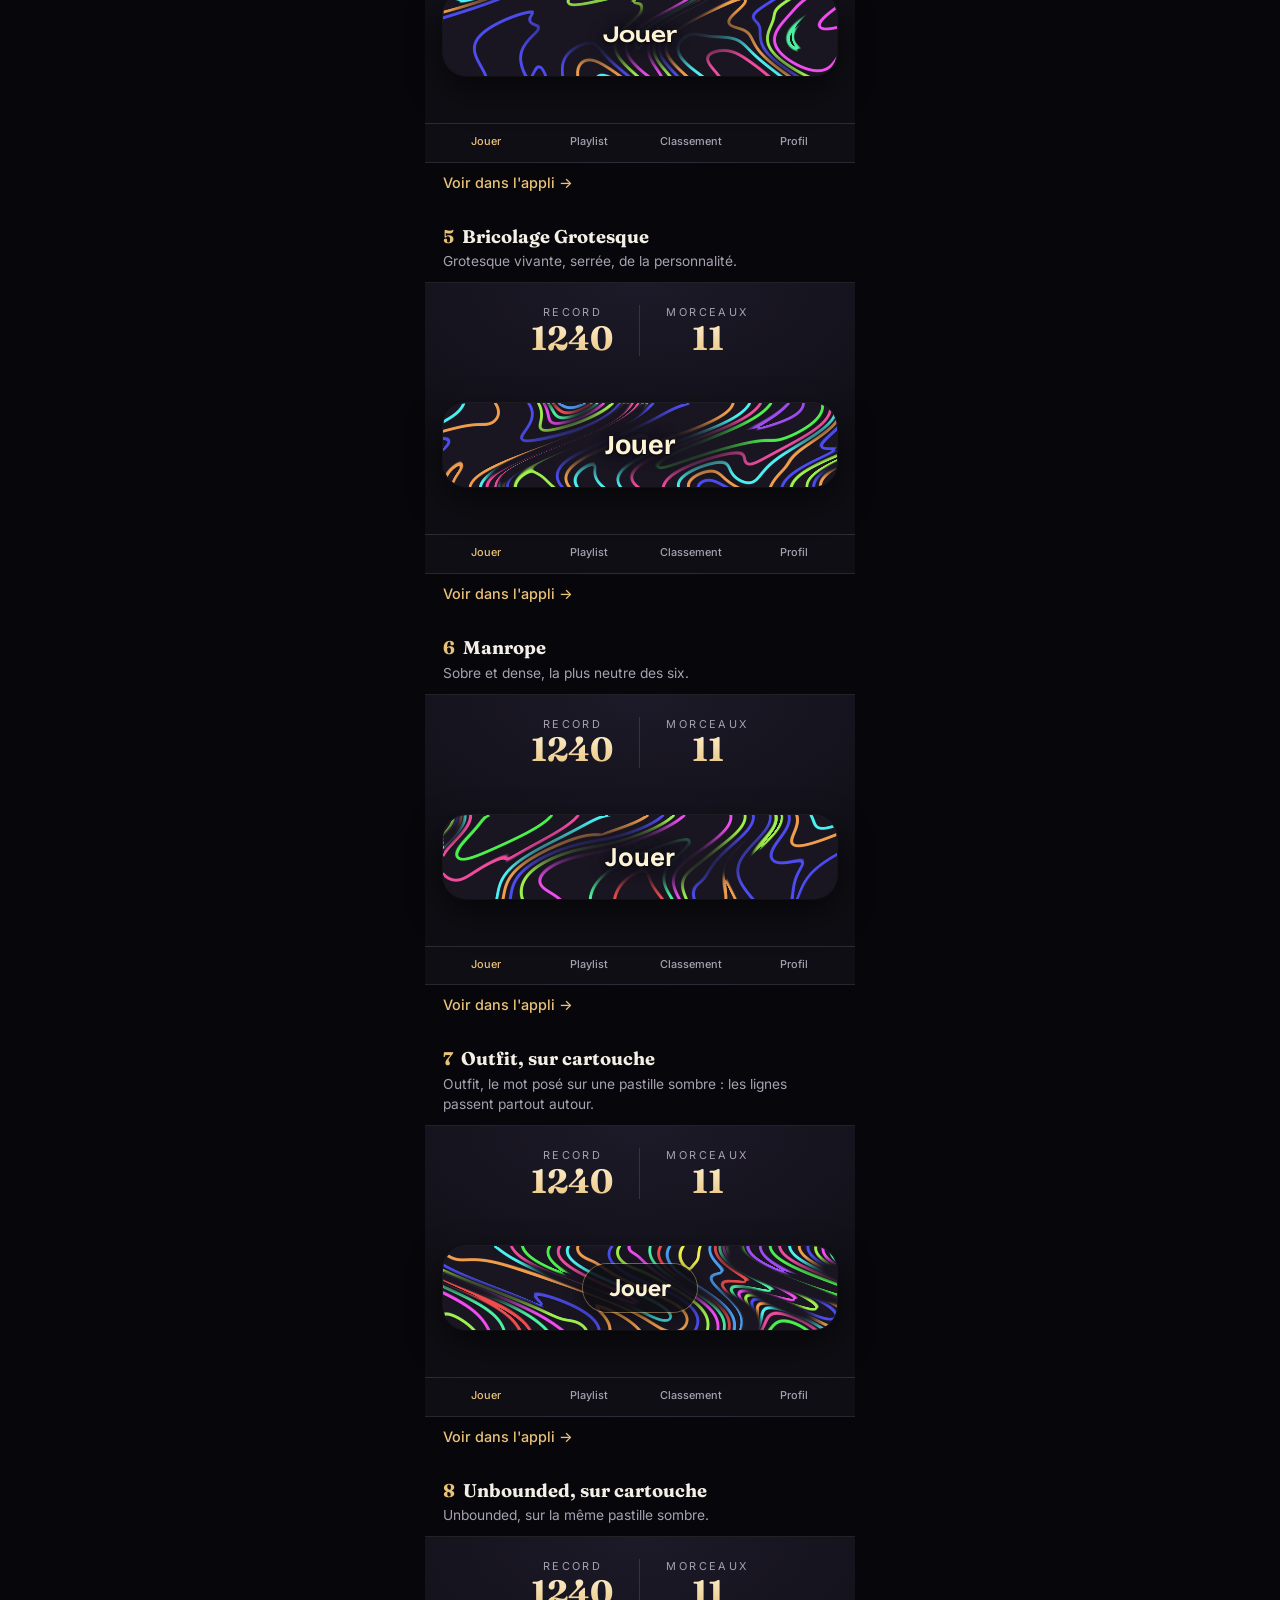
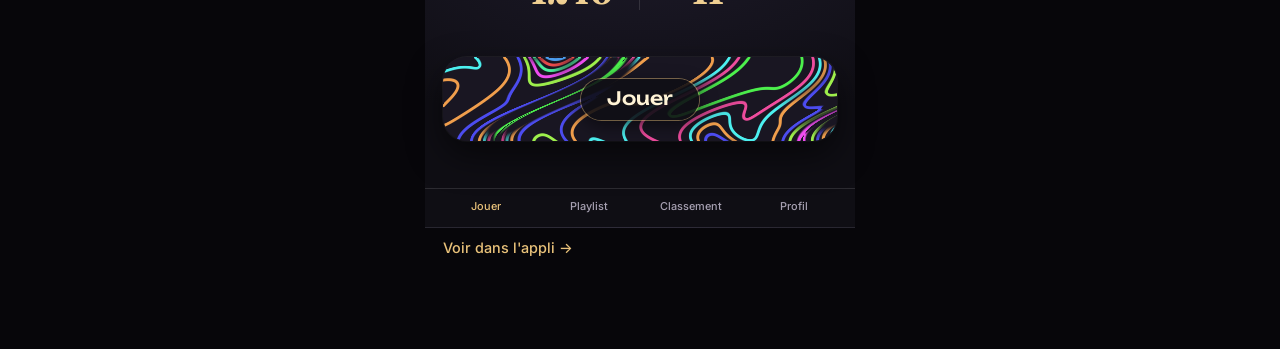
==== commit 4ee82894: "Bouton Jouer : essais de police d'action et mot dégagé des lignes Co-Authored-By: Claude Fable 5.2 <" ====
--- a/boutons.html
+++ b/boutons.html
@@ -34,18 +34,20 @@
 <body>
 <main>
   <h1>Le bouton Jouer</h1>
-  <p class="intro">Six tirs aux lignes nettes, mot dans les tons dorés, posés sur le bas de l'écran d'accueil. Le lien sous chacune l'ouvre dans la vraie appli.</p>
+  <p class="intro">Les couleurs de l'Encre sont gardées. Huit essais de police pour le mot, posés sur le bas de l'écran d'accueil. Le lien sous chacune l'ouvre dans la vraie appli.</p>
   <div id="pistes"></div>
 </main>
-<script src="marbre.js?v=58"></script>
+<script src="marbre.js?v=59"></script>
 <script>
 const TEXTES = [
-  "Les lignes nettes de la première Encre. Mot en Inter, crème.",
-  "La même, avec le mot en dégradé crème vers or, comme les chiffres de l'accueil.",
-  "Un cran entre les deux séries : lignes à peine plus larges et légèrement adoucies.",
-  "Lignes nettes, filet doré autour, mot doré en capitales espacées.",
-  "Le centre reste sombre, les lignes vivent sur les bords. Mot doré.",
-  "Le Bord vif avec un filet doré, mot crème en capitales espacées.",
+  "Géométrique, ronde, très lisible.",
+  "Géométrique, un peu plus technique et large.",
+  "Plus de caractère, des formes inattendues.",
+  "Très large et ronde, un côté jeu assumé.",
+  "Grotesque vivante, serrée, de la personnalité.",
+  "Sobre et dense, la plus neutre des six.",
+  "Outfit, le mot posé sur une pastille sombre : les lignes passent partout autour.",
+  "Unbounded, sur la même pastille sombre.",
 ];
 const zone = document.getElementById("pistes");
 MARBRES.forEach((v, i) => {
